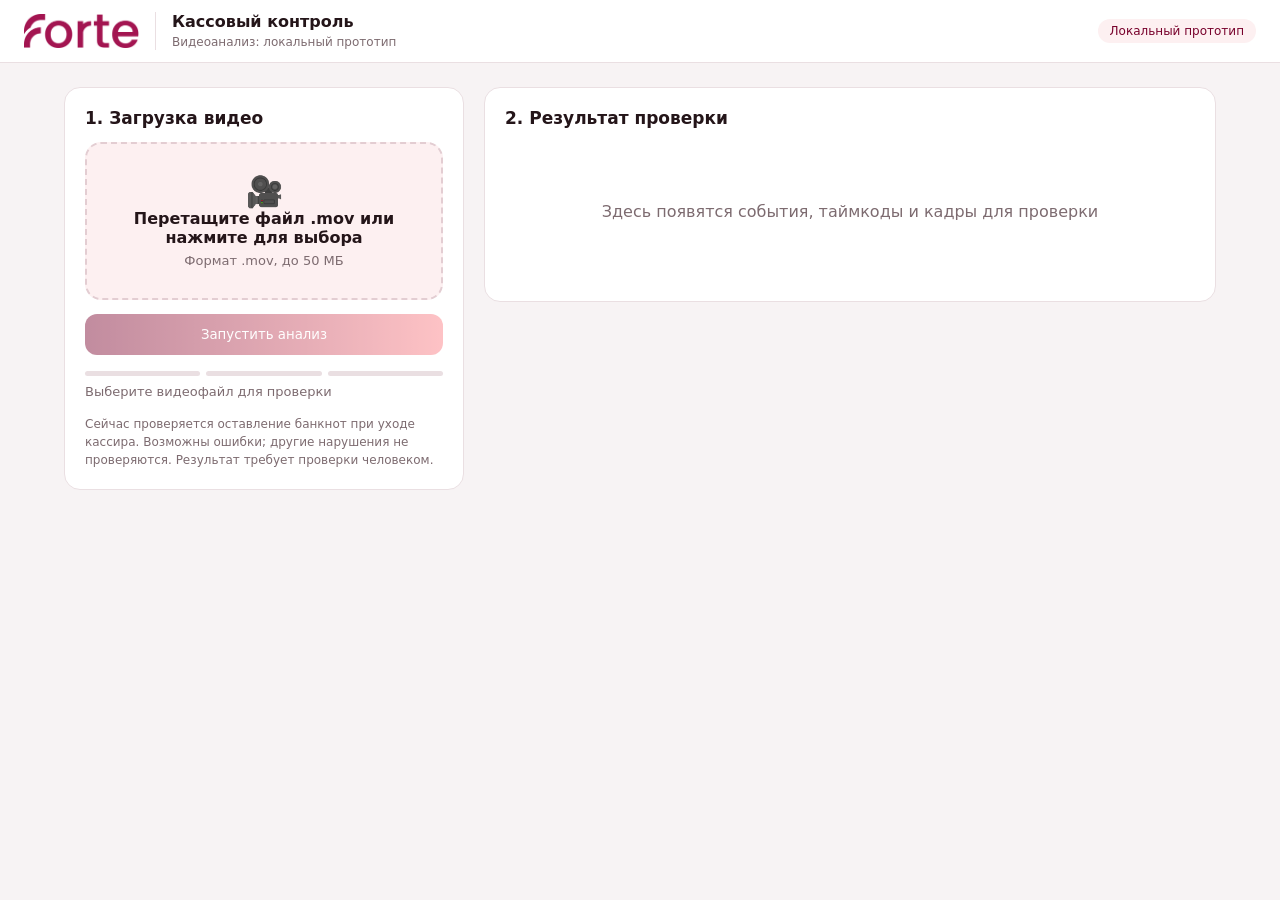
==== frontend/forte_без_правил/index.html @ 0159b511 "Publish local video audit prototype with jury guide and code checks" ====
<!DOCTYPE html>
<html lang="ru">
<head>
  <meta charset="utf-8">
  <meta name="viewport" content="width=device-width, initial-scale=1">
  <title>Кассовый контроль — Forte</title>
  <link rel="stylesheet" href="style.css">
  <link rel="icon" href="images/icon.png" type="image/x-icon">
</head>
<body>

  <!-- Шапка -->
  <header class="header">
    <img class="header__logo" src="images/logo.png" alt="Forte">
    <div class="header__title">
      <b>Кассовый контроль</b>
      <span>Видеоанализ: локальный прототип</span>
    </div>
    <div class="badge">Локальный прототип</div>
  </header>

  <main class="layout">

    <!-- Левая колонка: загрузка видео -->
    <section class="card">
      <h2 class="card__title">1. Загрузка видео</h2>

      <label class="dropzone" id="dropzone">
        <input type="file" id="fileInput" accept=".mov,video/quicktime" hidden>
        <div class="dropzone__icon">🎥</div>
        <b id="fileName">Перетащите файл .mov или нажмите для выбора</b>
        <p>Формат .mov, до 50 МБ</p>
      </label>

      <video class="preview" id="preview" controls muted playsinline></video>

      <button class="btn" id="startBtn" disabled>Запустить анализ</button>
      <button class="btn btn--secondary is-hidden" id="resetBtn">Проверить другое видео</button>

      <div class="progress" id="progress">
        <i></i><i></i><i></i>
      </div>
      <div class="status" id="status">Выберите видеофайл для проверки</div>
      <div class="error" id="error"></div>

      <p class="note">
        Сейчас проверяется оставление банкнот при уходе кассира. Возможны ошибки;
        другие нарушения не проверяются. Результат требует проверки человеком.
      </p>
    </section>

    <!-- Правая колонка: результат -->
    <section class="card">
      <h2 class="card__title">2. Результат проверки</h2>

      <!-- Пустое состояние -->
      <div class="placeholder" id="placeholder">
        Здесь появятся события, таймкоды и кадры для проверки
      </div>

      <!-- Идёт анализ -->
      <div class="loader" id="loader">
        Идёт анализ видео. Это может занять несколько минут…
      </div>

      <!-- Готовый результат -->
      <div class="is-hidden" id="result">
        <div class="verdict" id="verdict">
          <span class="verdict__dot"></span>
          <div>
            <b id="verdictTitle"></b>
            <small id="verdictText"></small>
          </div>
        </div>

        <div class="timeline is-hidden" id="timelineBlock">
          <div class="timeline__bar" id="timelineBar"></div>
          <div class="timeline__scale">
            <span>0:00</span>
            <span id="timelineEnd"></span>
          </div>
        </div>

        <div id="violations"></div>
      </div>
    </section>
  </main>

  <!-- Увеличенный кадр -->
  <div class="lightbox" id="lightbox"><img alt="Кадр для ручной проверки"></div>

  <script src="app.js"></script>
</body>
</html>
---- frontend/forte_без_правил/style.css ----
/* ==========================================================
   Кассовый контроль — стили
   Структура:
   1. Переменные и базовые стили
   2. Шапка и раскладка
   3. Карточки и кнопки
   4. Загрузка видео
   5. Статус и прогресс
   6. Результат: вердикт, таймлайн, нарушения
   7. Просмотр кадра и адаптивность
   ========================================================== */

/* ---------- 1. Переменные и базовые стили ---------- */
:root {
  --brand: #78022C;
  --brand-light: #FD7A80;
  --gradient: linear-gradient(90deg, var(--brand), var(--brand-light));

  --bg: #f7f3f4;
  --card: #ffffff;
  --text: #241519;
  --text-muted: #7d6b70;
  --border: #eadfe2;
  --soft: #fdf0f1;
  --success: #1f8a4c;
  --danger: #c0152f;

  --radius: 16px;
}

* { box-sizing: border-box; }

body {
  margin: 0;
  font-family: Inter, "Segoe UI", system-ui, Arial, sans-serif;
  background: var(--bg);
  color: var(--text);
}

.is-hidden { display: none !important; }

/* ---------- 2. Шапка и раскладка ---------- */
.header {
  position: sticky;
  top: 0;
  z-index: 5;
  display: flex;
  align-items: center;
  gap: 16px;
  padding: 12px 24px;
  background: #fff;
  border-bottom: 1px solid var(--border);
}
.header__logo { height: 34px; }
.header__title {
  padding-left: 16px;
  border-left: 1px solid var(--border);
}
.header__title b { display: block; font-size: 16px; }
.header__title span { font-size: 12px; color: var(--text-muted); }

.badge {
  margin-left: auto;
  padding: 5px 12px;
  font-size: 12px;
  border-radius: 99px;
  background: var(--soft);
  color: var(--brand);
}

.layout {
  display: grid;
  grid-template-columns: 400px 1fr;
  gap: 20px;
  align-items: start;
  max-width: 1200px;
  margin: 0 auto;
  padding: 24px;
}

/* ---------- 3. Карточки и кнопки ---------- */
.card {
  padding: 20px;
  background: var(--card);
  border: 1px solid var(--border);
  border-radius: var(--radius);
}
.card__title { margin: 0 0 14px; font-size: 17px; }

.btn {
  width: 100%;
  margin-top: 14px;
  padding: 13px;
  border: 0;
  border-radius: 12px;
  background: var(--gradient);
  color: #fff;
  font: 600 15px inherit;
  font-family: inherit;
  cursor: pointer;
  transition: filter .2s;
}
.btn:hover:not(:disabled) { filter: brightness(1.08); }
.btn:disabled { opacity: .45; cursor: default; }

.btn--secondary {
  margin-top: 8px;
  background: #fff;
  color: var(--brand);
  border: 1px solid var(--border);
}

/* ---------- 4. Загрузка видео ---------- */
.dropzone {
  display: block;
  padding: 30px 16px;
  text-align: center;
  cursor: pointer;
  background: var(--soft);
  border: 2px dashed #e3cdd2;
  border-radius: var(--radius);
  transition: .2s;
}
.dropzone:hover,
.dropzone.is-over {
  border-color: var(--brand);
  background: #fbe6e8;
}
.dropzone__icon { font-size: 30px; }
.dropzone p { margin: 6px 0 0; font-size: 13px; color: var(--text-muted); }

.preview {
  display: none;
  width: 100%;
  max-height: 260px;
  margin-top: 14px;
  border-radius: 12px;
  background: #000;
}

/* ---------- 5. Статус и прогресс ---------- */
.progress { display: flex; gap: 6px; margin-top: 16px; }
.progress i {
  flex: 1;
  height: 5px;
  border-radius: 9px;
  background: var(--border);
  transition: .3s;
}
.progress i.is-active { background: var(--gradient); }

.status { margin-top: 8px; font-size: 13px; color: var(--text-muted); }
.error { display: none; margin-top: 10px; font-size: 13px; color: var(--danger); }
.note { margin: 16px 0 0; font-size: 12px; line-height: 1.5; color: var(--text-muted); }

.placeholder { padding: 60px 10px; text-align: center; color: var(--text-muted); }

.loader {
  display: none;
  padding: 60px 10px;
  text-align: center;
  color: var(--text-muted);
}
.loader::before {
  content: "";
  display: block;
  width: 38px;
  height: 38px;
  margin: 0 auto 14px;
  border: 4px solid var(--border);
  border-top-color: var(--brand);
  border-radius: 50%;
  animation: spin 1s linear infinite;
}
@keyframes spin { to { transform: rotate(360deg); } }

/* ---------- 6. Результат ---------- */
.verdict {
  display: flex;
  align-items: center;
  gap: 14px;
  padding: 16px;
  background: var(--soft);
  border: 1px solid var(--brand-light);
  border-radius: var(--radius);
}
.verdict--ok { background: #eef8f2; border-color: #9bd3b3; }

.verdict__dot {
  flex: none;
  width: 14px;
  height: 14px;
  border-radius: 50%;
  background: var(--brand);
  box-shadow: 0 0 0 6px rgba(253, 122, 128, .3);
}
.verdict--ok .verdict__dot {
  background: var(--success);
  box-shadow: 0 0 0 6px rgba(31, 138, 76, .2);
}
.verdict b { font-size: 17px; }
.verdict small { display: block; margin-top: 2px; color: var(--text-muted); }

/* Таймлайн с метками нарушений */
.timeline { margin: 20px 0 4px; }
.timeline__bar {
  position: relative;
  height: 12px;
  border-radius: 99px;
  background: var(--border);
}
.timeline__mark {
  position: absolute;
  top: -8px;
  width: 12px;
  height: 28px;
  border: 2px solid #fff;
  border-radius: 6px;
  background: var(--brand);
  transform: translateX(-6px);
  cursor: pointer;
}
.timeline__mark:hover { background: var(--brand-light); }
.timeline__scale {
  display: flex;
  justify-content: space-between;
  margin-top: 14px;
  font-size: 11px;
  color: var(--text-muted);
}

/* Карточка одного нарушения */
.violation {
  display: grid;
  grid-template-columns: 230px 1fr;
  gap: 16px;
  margin-top: 14px;
  padding: 16px;
  border: 1px solid var(--border);
  border-radius: var(--radius);
}
.frames { display: flex; flex-direction: column; gap: 8px; }
.frame {
  position: relative;
  aspect-ratio: 16 / 10;
  overflow: hidden;
  border-radius: 10px;
  background: #222;
  cursor: zoom-in;
}
.frame img { display: block; width: 100%; height: 100%; object-fit: cover; }
.frame span {
  position: absolute;
  left: 6px;
  bottom: 6px;
  padding: 2px 8px;
  font-size: 11px;
  color: #fff;
  background: rgba(0, 0, 0, .65);
  border-radius: 99px;
}
.frame--empty {
  display: grid;
  place-items: center;
  font-size: 12px;
  color: #aaa;
  cursor: default;
}

.tag {
  display: inline-block;
  margin-right: 6px;
  padding: 3px 10px;
  font-size: 12px;
  font-weight: 600;
  color: var(--brand);
  background: var(--soft);
  border-radius: 99px;
}
.violation h3 { margin: 8px 0 6px; font-size: 16px; }
.violation p { margin: 0 0 10px; font-size: 14px; line-height: 1.55; color: #5b4a50; }

.rule {
  padding: 10px 12px;
  font-size: 13px;
  background: var(--soft);
  border-left: 3px solid var(--brand);
  border-radius: 0 8px 8px 0;
}

.seek-btn {
  margin-top: 10px;
  padding: 7px 14px;
  font: 600 13px inherit;
  font-family: inherit;
  color: var(--brand);
  background: #fff;
  border: 1px solid var(--border);
  border-radius: 99px;
  cursor: pointer;
}
.seek-btn:hover { background: var(--soft); }

/* Справочник правил */
.catalog { max-width: 1200px; margin: 0 auto; padding: 0 24px 32px; }
.catalog summary { font-weight: 600; font-size: 16px; cursor: pointer; color: var(--brand); }
.catalog__meta { margin: 12px 0 4px; font-size: 13px; color: var(--text-muted); }
.rule-item { margin-top: 12px; padding: 14px 16px; border: 1px solid var(--border); border-radius: 12px; }
.rule-item h4 { margin: 0 0 6px; font-size: 15px; }
.rule-item p { margin: 6px 0 0; font-size: 13px; line-height: 1.5; color: #5b4a50; }
.rule-item b { color: var(--text); }
.rule__text { display: block; margin-top: 4px; color: #5b4a50; }

.catalog__h { margin: 20px 0 4px; font-size: 14px; color: var(--text-muted); }
.ref { margin-top: 8px; padding: 10px 14px; border: 1px solid var(--border); border-radius: 12px; }
.ref summary { font-size: 14px; font-weight: 600; cursor: pointer; }
.ref ul { margin: 8px 0 0; padding-left: 18px; font-size: 13px; line-height: 1.6; color: #5b4a50; }

/* ---------- 7. Просмотр кадра и адаптивность ---------- */
.lightbox {
  position: fixed;
  inset: 0;
  z-index: 20;
  display: none;
  place-items: center;
  background: rgba(0, 0, 0, .85);
  cursor: zoom-out;
}
.lightbox img { max-width: 92vw; max-height: 90vh; border-radius: 10px; }

@media (max-width: 900px) {
  .layout { grid-template-columns: 1fr; }
  .violation { grid-template-columns: 1fr; }
}
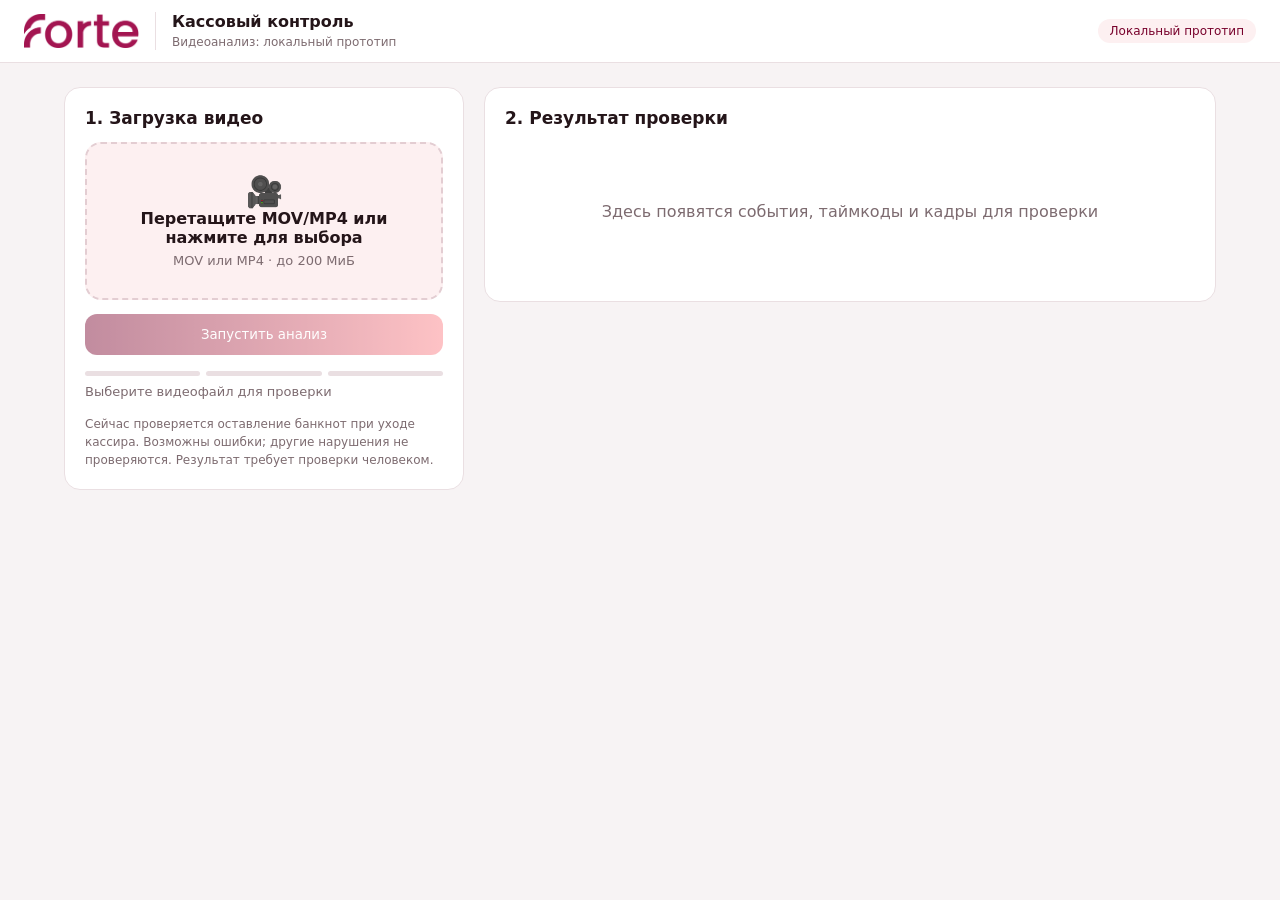
==== commit a17df5fc: "Connect local jury web interface and update setup documentation" ====
--- a/frontend/forte_без_правил/index.html
+++ b/frontend/forte_без_правил/index.html
@@ -26,10 +26,10 @@
       <h2 class="card__title">1. Загрузка видео</h2>
 
       <label class="dropzone" id="dropzone">
-        <input type="file" id="fileInput" accept=".mov,video/quicktime" hidden>
+        <input type="file" id="fileInput" accept=".mov,.mp4,video/quicktime,video/mp4" hidden>
         <div class="dropzone__icon">🎥</div>
-        <b id="fileName">Перетащите файл .mov или нажмите для выбора</b>
-        <p>Формат .mov, до 50 МБ</p>
+        <b id="fileName">Перетащите MOV/MP4 или нажмите для выбора</b>
+        <p>MOV или MP4 · до 200 МиБ</p>
       </label>
 
       <video class="preview" id="preview" controls muted playsinline></video>
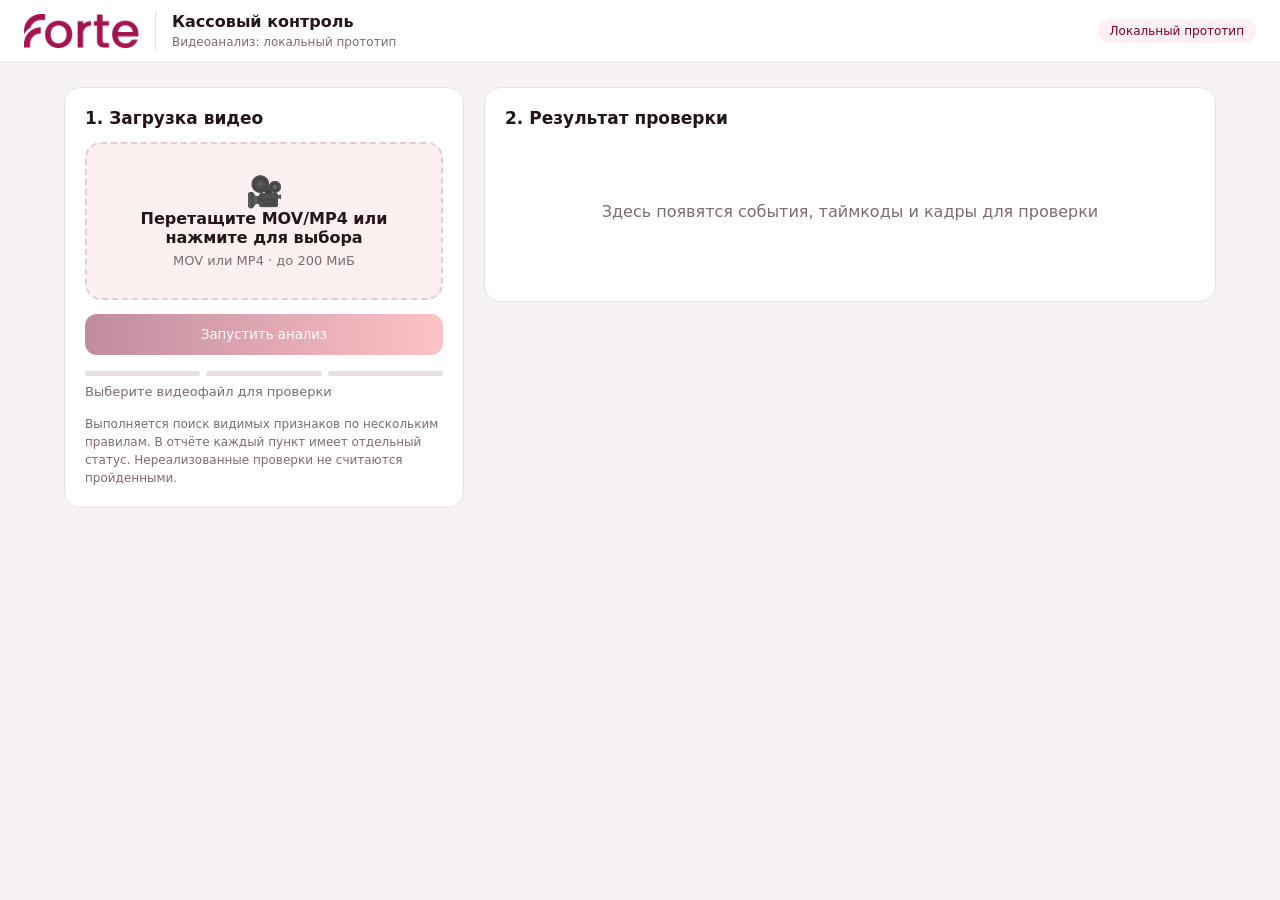
==== commit 0da8d18c: "Prepare final jury prototype and portable Windows deployment" ====
--- a/frontend/forte_без_правил/index.html
+++ b/frontend/forte_без_правил/index.html
@@ -44,8 +44,8 @@
       <div class="error" id="error"></div>
 
       <p class="note">
-        Сейчас проверяется оставление банкнот при уходе кассира. Возможны ошибки;
-        другие нарушения не проверяются. Результат требует проверки человеком.
+        Выполняется поиск видимых признаков по нескольким правилам.
+        В отчёте каждый пункт имеет отдельный статус. Нереализованные проверки не считаются пройденными.
       </p>
     </section>
 
@@ -82,6 +82,10 @@
         </div>
 
         <div id="violations"></div>
+        <details class="ref">
+          <summary>Статус каждого правила — включая непроверенные</summary>
+          <div id="ruleChecks"></div>
+        </details>
       </div>
     </section>
   </main>
